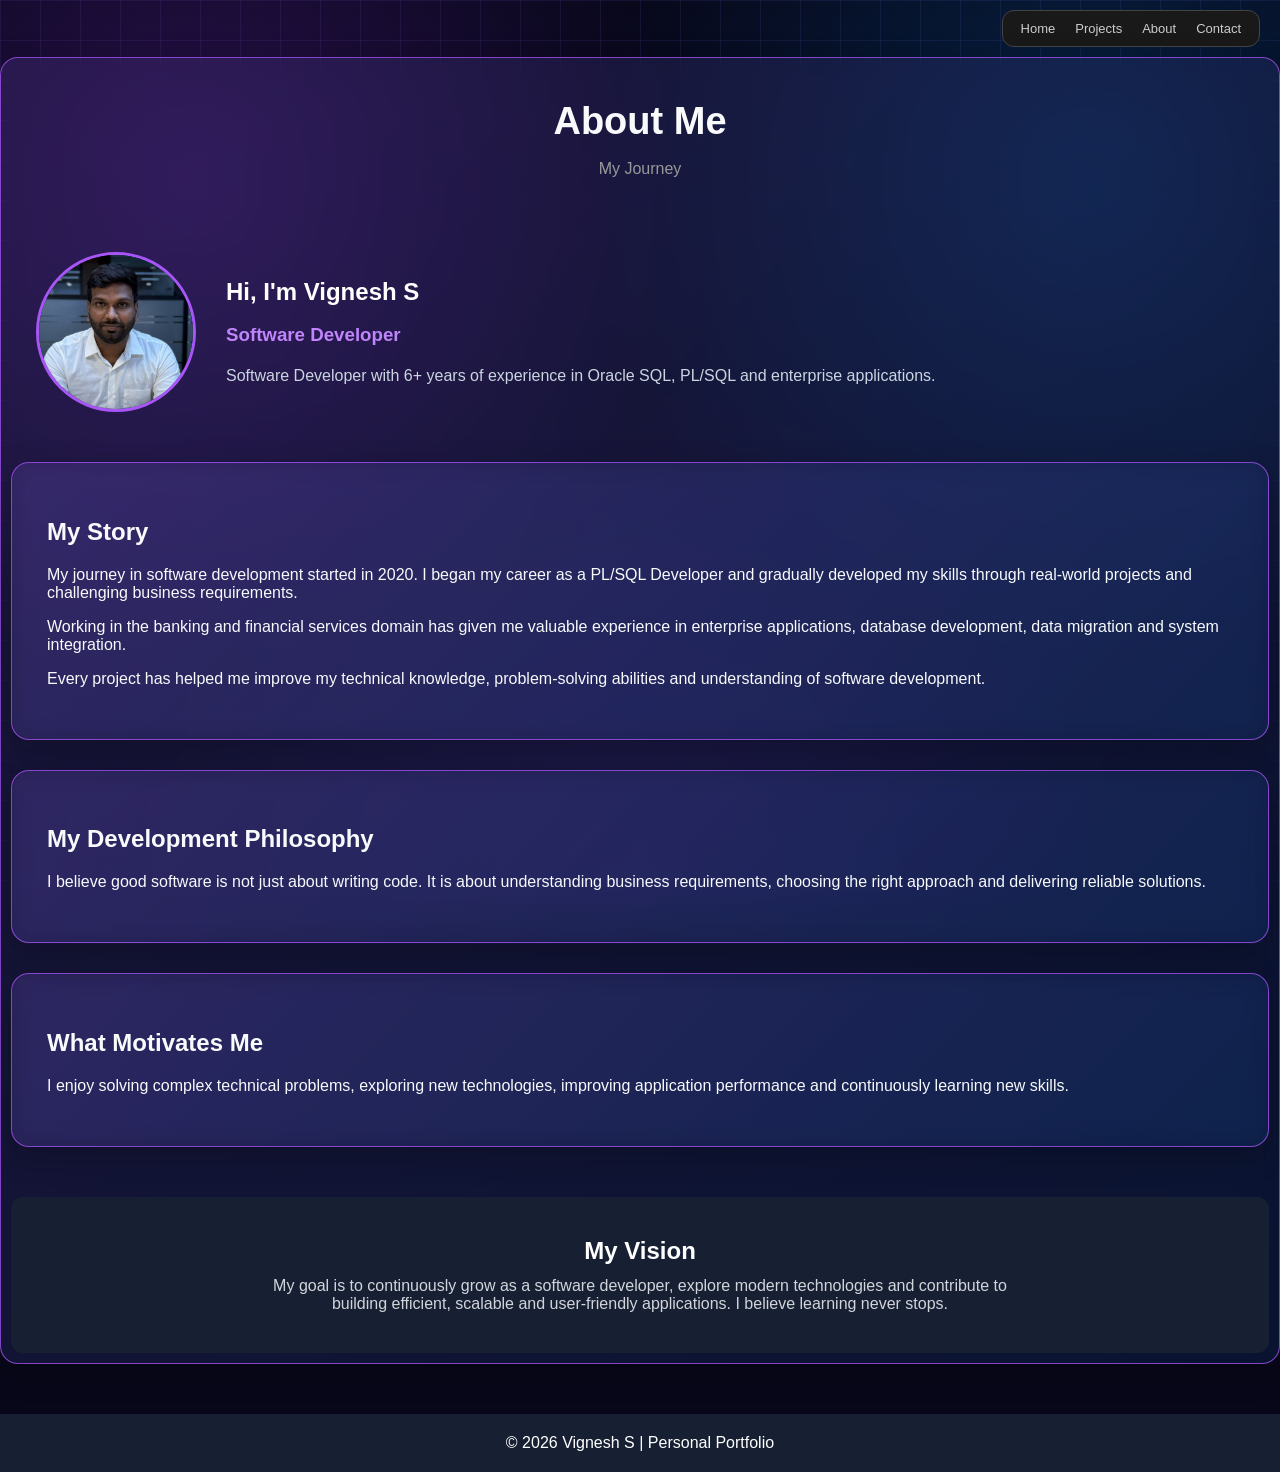
==== about.html @ 2298c479 "Initial portfolio upload" ====
<!DOCTYPE html>
<html lang="en">

<head>
    <meta charset="UTF-8">
    <meta name="viewport" content="width=device-width, initial-scale=1.0">

    <title>About Me | Vignesh S</title>

    <link rel="stylesheet" href="my_career.css">
</head>

<body>

    <!-- Navigation -->
    <header class="navbar">

        <nav>
             <a href="index.html">Home</a>
             <a href="Projects.html">Projects</a>
             <a href="about.html" class="active">About</a>
             <a href="contact.html">Contact</a>
        </nav>

    </header>

    <main class="container">

        <!-- Page Heading -->
        <section class="projects-heading">
            <h1>About Me</h1>
            <p>My Journey</p>
        </section>

   <div class="about-profile">

    <img src="image/DP.jpg" alt="Vignesh Profile">

    <div class="profile-info">
        <h2>Hi, I'm Vignesh S</h2>
        <h3>Software Developer</h3>
        <p>
            Software Developer with 6+ years of experience
            in Oracle SQL, PL/SQL and enterprise applications.
        </p>
    </div>

    </div>

        <!-- My Story -->
        <section class="about-card">
            <h2>My Story</h2>

            <p>
                My journey in software development started in 2020.
                I began my career as a PL/SQL Developer and gradually
                developed my skills through real-world projects and
                challenging business requirements.
            </p>

            <p>
                Working in the banking and financial services domain
                has given me valuable experience in enterprise
                applications, database development, data migration
                and system integration.
            </p>

            <p>
                Every project has helped me improve my technical
                knowledge, problem-solving abilities and understanding
                of software development.
            </p>
        </section>

        <!-- Development Philosophy -->
        <section class="philosophy">

            <div class="about-card">
                <h2>My Development Philosophy</h2>

                <p>
                    I believe good software is not just about writing
                    code. It is about understanding business requirements,
                    choosing the right approach and delivering reliable
                    solutions.
                </p>
            </div>

            <div class="about-card">
                <h2>What Motivates Me</h2>

                <p>
                    I enjoy solving complex technical problems,
                    exploring new technologies, improving application
                    performance and continuously learning new skills.
                </p>
            </div>

        </section>

      <!--   //Achievements 
        <section class="achievement-section">

            <div class="section-abt-title">
                <h1>Achievements & Recognition</h1>
                <p>
                    Milestones that reflect my professional contributions
                </p>
            </div>

            <div class="achievements">

                //Trophy 
                <div class="achievement-card">

                    <a href="Achievement_Trophy_Display.png"
                       target="_blank">

                       <img src="image/Achievement_Trophy_Display.png"
                                alt="Achievement Trophy">
                    </a>

                    <div class="achievement-content">

                        <h3>Outstanding Contribution – FY25</h3>

                        <p>
                            Recognized for my contribution to the
                            successful implementation of the upgraded
                            Loan Management System.
                        </p>

                        <span class="achievement-date">
                            PNB Housing Finance Limited
                        </span>

                    </div>
                </div>

                // Certificate
                <div class="achievement-card">

                    <a href="certificate_LMS_live.jpeg"
                       target="_blank">

                        <img src="image/certificate_LMS_live.jpeg"
                                alt="Azentio Certificate">
                    </a>

                    <div class="achievement-content">

                        <h3>PNBHFL LMS Upgrade – Go-Live</h3>

                        <p>
                            Received recognition from Azentio for
                            my contribution to the successful PNBHFL
                            LMS Upgrade Go-Live.
                        </p>

                        <span class="achievement-date">
                            26 December 2024
                        </span>

                    </div>
                </div>

            </div>
        </section>
        -->

        <!-- Career Vision -->
        <section class="vision">

            <h2>My Vision</h2>

            <p>
                My goal is to continuously grow as a software developer,
                explore modern technologies and contribute to building
                efficient, scalable and user-friendly applications.
                I believe learning never stops.
            </p>

        </section>

    </main>

    <!-- Footer -->
    <footer class="about-footer">
        <p>© 2026 Vignesh S | Personal Portfolio</p>
    </footer>

</body>
</html>
---- my_career.css ----
* {
    box-sizing: border-box;
}

.navbar {
    display: flex;
    justify-content: flex-end;
    margin: 10px 20px;
}

.navbar nav {
    display: flex;
    align-items: center;
    gap: 20px;

    border: 1px solid #444;
    border-radius: 12px;

    padding: 10px 18px;
    background-color: #191919;
}

.navbar a {
    color: #ccc;
    text-decoration: none;
    font-size: 13px;

    transition: 0.3s ease;
}

.navbar a:hover {
    color: #3b82f6;
}

body {
    margin: 0;
    min-height: 10vh;
    font-family: Arial, sans-serif;
    color: #f8fafc;
    background-color: #070719;

    background-image:
        /* Purple glow - left */
        radial-gradient(
            circle at 15% 20%,
            rgba(112, 35, 180, 0.30),
            transparent 38%
        ),

        /* Blue glow - right */
        radial-gradient(
            circle at 85% 20%,
            rgba(0, 110, 190, 0.25),
            transparent 38%
        ),

        /* Bottom purple glow */
        radial-gradient(
            circle at 50% 100%,
            rgba(80, 30, 150, 0.20),
            transparent 45%
        ),

        /* Horizontal square grid lines */
        linear-gradient(
            to bottom,
            rgba(150, 140, 255, 0.09) 1px,
            transparent 1px
        ),

        /* Vertical square grid lines */
        linear-gradient(
            to right,
            rgba(150, 140, 255, 0.09) 1px,
            transparent 1px
        );

    background-size:
        auto,
        auto,
        auto,
        40px 40px,
        40px 40px;

    background-attachment: fixed;
}
/*
body {
    background-color: #111;
    color: white;
    font-family: Arial, sans-serif;
    margin: 0;
    padding: 30px;
}*/

.header {
    margin-left: 25px;
    font-size: 22px;
}

.hero {
    margin: 70px 0 0 60px;
}

.hero h1 {
    font-size: 90px;
    line-height: 1.05;
}
.section-title{
    margin-left: 60px;
}

/* Skills Grid */
.skills-container {
    display: grid;
    grid-template-columns: repeat(2, minmax(0, 1fr));
    gap: 15px;
    margin-left: 60px;
    margin-right: 1100px;
}

/* Outer Card */
.skill-card {
    display: flex;
    align-items: center;
    gap: 20px;
    padding: 25px 20px;

    background: linear-gradient(
        135deg,
        rgba(91, 65, 160, 0.22),
        rgba(20, 45, 100, 0.30)
    );

    border: 1px solid rgba(139, 92, 246, 0.65);
    border-radius: 16px;

    transition: all 0.3s ease;
}

/* Icon */
.skill-icon {
    font-size: 25px;
    color: #c084fc;
    min-width: 35px;
}

/* Heading and Paragraph */
.skill-info {
    display: flex;
    flex-direction: column;
    align-items: flex-start;
    gap: 8px;
}

.skill-info h3 {
    color: #ffffff;
    font-size: 17px;
    margin: 0;
}

.skill-info p {
    color: #cbd5e1;
    font-size: 14px;
    margin: 0;
}

/* Hover */
.skill-card:hover {
    transform: translateY(-5px);
    border-color: #c084fc;
    box-shadow: 0 0 15px rgba(168, 85, 247, 0.35);
}

/* Mobile */
@media (max-width: 700px) {
    .skills-container {
        grid-template-columns: 1fr;
    }
}

@media (max-width: 1000px) {
    .achievements {
        grid-template-columns: 1fr;
    }
}

/* Contact */

/* Contact page */

.contact-section {
    max-width: 850px;
    margin: 80px auto;
    padding: 25px;
}

.contact-section h1 {
    font-size: 36px;
    margin-bottom: 12px;
}

.contact-section > p {
    color: #aaa;
    line-height: 1.6;
    margin-bottom: 30px;
}

.contact-container {
    display: grid;
    grid-template-columns: repeat(2, minmax(0, 1fr));
    gap: 12px;
}

.contact-card {
    display: flex;
    align-items: center;
    gap: 15px;
    padding: 18px;
    background: linear-gradient(
        135deg,
        rgba(91, 65, 160, 0.25),
        rgba(15, 45, 95, 0.35)
    );
    border: 1px solid rgba(168, 85, 247, 0.75);
    border-radius: 18px;
    backdrop-filter: blur(12px);
    box-shadow: 0 8px 30px rgba(0, 0, 0, 0.25);
    transition: all 0.3s ease;
}

.contact-card:hover {
    border-color: #3b82f6;
    transform: translateY(-3px);
}

.contact-card span {
    font-size: 25px;
}

.contact-card h3 {
    font-size: 15px;
    margin: 0 0 6px;
}

.contact-card a {
    color: #aaa;
    text-decoration: none;
    font-size: 12px;
}

.contact-card a:hover {
    color: #3b82f6;
}

@media (max-width: 600px) {
    .contact-container {
        grid-template-columns: 1fr;
    }
}

/* Projects Page */

.projects-section {
    max-width: 1100px;
    margin: 70px auto;
    padding: 0 25px;
}

.projects-heading {
    text-align: center;
    margin-bottom: 45px;
}

.projects-heading h1 {
    font-size: 38px;
    margin-bottom: 12px;
}

.projects-heading p {
    color: #999;
    max-width: 600px;
    margin: auto;
    line-height: 1.7;
}

.projects-container {
    display: grid;
    grid-template-columns: repeat(1, minmax(1, 1fr));
    gap: 25px;
}

.project-card {
    padding: 25px;
    margin: 10px;
    background: linear-gradient(
        135deg,
        rgba(91, 65, 160, 0.25),
        rgba(15, 45, 95, 0.35)
    );
    border: 1px solid rgba(168, 85, 247, 0.75);
    border-radius: 18px;
    backdrop-filter: blur(12px);
    box-shadow: 0 8px 30px rgba(0, 0, 0, 0.25);
    transition: all 0.3s ease;
}

.project-card:hover {
    transform: translateY(-6px);
    border-color: #3b82f6;
}

.project-top {
    display: flex;
    justify-content: space-between;
    align-items: center;
    margin-bottom: 25px;
}

.project-type {
    background: #252d3b;
    color: #60a5fa;
    padding: 7px 12px;
    border-radius: 20px;
    font-size: 11px;
}

.project-icon {
    font-size: 28px;
}

.project-card h2 {
    font-size: 21px;
    margin-bottom: 8px;
}

.project-category {
    color: #60a5fa;
    font-size: 13px;
    margin-bottom: 15px;
}

.project-description {
    color: #aaa;
    font-size: 14px;
    line-height: 1.7;
    min-height: auto;
}

.tech-stack {
    display: flex;
    flex-wrap: wrap;
    gap: 8px;
    margin: 20px 0;
}

.tech-stack span {
    background: #292929;
    color: #ddd;
    padding: 7px 10px;
    border-radius: 6px;
    font-size: 11px;
}

.project-footer {
    display: flex;
    justify-content: space-between;
    gap: 10px;
    color: #888;
    font-size: 11px;
    border-top: 1px solid #333;
    padding-top: 15px;
}

.github-link {
    display: inline-block;
    color: #60a5fa;
    text-decoration: none;
    margin-top: 20px;
    font-size: 13px;
}

.github-link:hover {
    color: white;
}

/* Mobile Responsive */

@media (max-width: 700px) {
    .projects-container {
        grid-template-columns: 1fr;
    }

    .projects-heading h1 {
        font-size: 30px;
    }

    .project-description {
        min-height: auto;
    }
}


/* =================================
   ACHIEVEMENTS SECTION
================================= */

.achievement-section {
    margin-top: 50px;
    margin-left: 50px;
    margin-right: 800px;
    border-radius: 20px;

}

.achievements {
    /*display: grid;
    grid-template-columns: repeat(2, 1fr);
    gap: 25px;*/

    display: grid;
    grid-template-columns: repeat(2, minmax(0, 1fr));
    gap: 25px;
}

.achievement-card {

    display: flex;
    align-items: center;
    gap: 22px;
    padding: 18px;
    background: linear-gradient(
        135deg,
        rgba(91, 65, 160, 0.25),
        rgba(15, 45, 95, 0.35)
    );
    border: 1px solid rgba(168, 85, 247, 0.75);
    border-radius: 18px;
    backdrop-filter: blur(12px);
    box-shadow: 0 8px 30px rgba(0, 0, 0, 0.25);
    transition: all 0.3s ease;
    /*
    background: rgb(82, 82, 82);
    border-radius: 12px;
    overflow: hidden;
    box-shadow: 0 5px 20px #0000000d;
    transition: transform 0.3s, box-shadow 0.3s;*/
}

.achievement-card:hover {
    transform: translateY(-6px);
    border-color: #c084fc;
    box-shadow:0 0 20px rgba(168, 85, 247, 0.35),0 10px 35px rgba(0, 0, 0, 0.35);
}


/* Achievement Images */

.achievement-card img {
    width: 190px;
    height: 150px;
    object-fit: cover;
    object-position: center;
    border-radius: 12px;
    border: 1px solid rgba(255, 255, 255, 0.15);
    flex-shrink: 0;
}

.achievement-card img:hover {
    transform: scale(1.03);
}

/* Achievement Content */

.achievement-content {
     padding: 10px 0;
    border-left: 2px solid #a855f7;
    padding-left: 20px;
}

.achievement-content h3 {
    color: #ffffff;
    font-size: 18px;
    margin: 0 0 12px;
}

.achievement-content p {
    color: #cbd5e1;
    font-size: 14px;
    line-height: 1.7;
    margin: 0 0 12px;
}

.achievement-date {
    color: #d8a4ff;
    font-weight: bold;
    font-size: 14px;
}

/* About html css */
.container {
    max-width: 1400px;
    margin: auto;
    padding: 10px 10px;
    background: linear-gradient(
        135deg,
        rgba(91, 65, 160, 0.25),
        rgba(15, 45, 95, 0.35)
    );
    border: 1px solid rgba(168, 85, 247, 0.75);
    border-radius: 18px;
    backdrop-filter: blur(12px);
    box-shadow: 0 8px 30px rgba(0, 0, 0, 0.25);
    transition: all 0.3s ease;
}

.about-card {
    background: rgb(0, 0, 0);
    padding: 35px;
    margin-bottom: 30px;
    background: linear-gradient(
        135deg,
        rgba(91, 65, 160, 0.25),
        rgba(15, 45, 95, 0.35)
    );
    border: 1px solid rgba(168, 85, 247, 0.75);
    border-radius: 18px;
    backdrop-filter: blur(12px);
    box-shadow: 0 8px 30px rgba(0, 0, 0, 0.25);
    transition: all 0.3s ease;
}


.about-profile {
    display: flex;
    align-items: center;
    gap: 30px;
    padding: 25px;
    margin-bottom: 25px;
}

.about-profile img {
    width: 160px;
    height: 160px;
    border-radius: 50%;
    object-fit: cover;
    border: 3px solid #a855f7;
}

.profile-info h2 {
    color: white;
    margin-bottom: 8px;
}

.profile-info h3 {
    color: #c084fc;
    margin-bottom: 12px;
}

.profile-info p {
    color: #cbd5e1;
    line-height: 1.7;
}

@media (max-width: 600px) {
    .about-profile {
        flex-direction: column;
        text-align: center;
    }
}
/* =================================
   CAREER VISION
================================= */

.vision {
    text-align: center;
    background: #172033;
    color: white;
    padding: 40px 25px;
    border-radius: 12px;
    margin-top: 50px;
}

.vision h2 {
    margin: 0 0 12px;
}

.vision p {
    max-width: 750px;
    margin: auto;
    color: #d1d5db;
}

/* =================================
   FOOTER
================================= */

.about-footer {
    background: #172033;
    color: white;
    text-align: center;
    padding: 20px;
    margin-top: 50px;
}

.about-footer p {
    margin: 0;
}

/* =================================
   RESPONSIVE DESIGN
================================= */

@media (max-width: 700px) {
    .philosophy,
    .achievements {
        grid-template-columns: 1fr;
    }

    .section-title h1 {
        font-size: 28px;
    }

    .about-page .about-card {
        padding: 22px;
    }

}
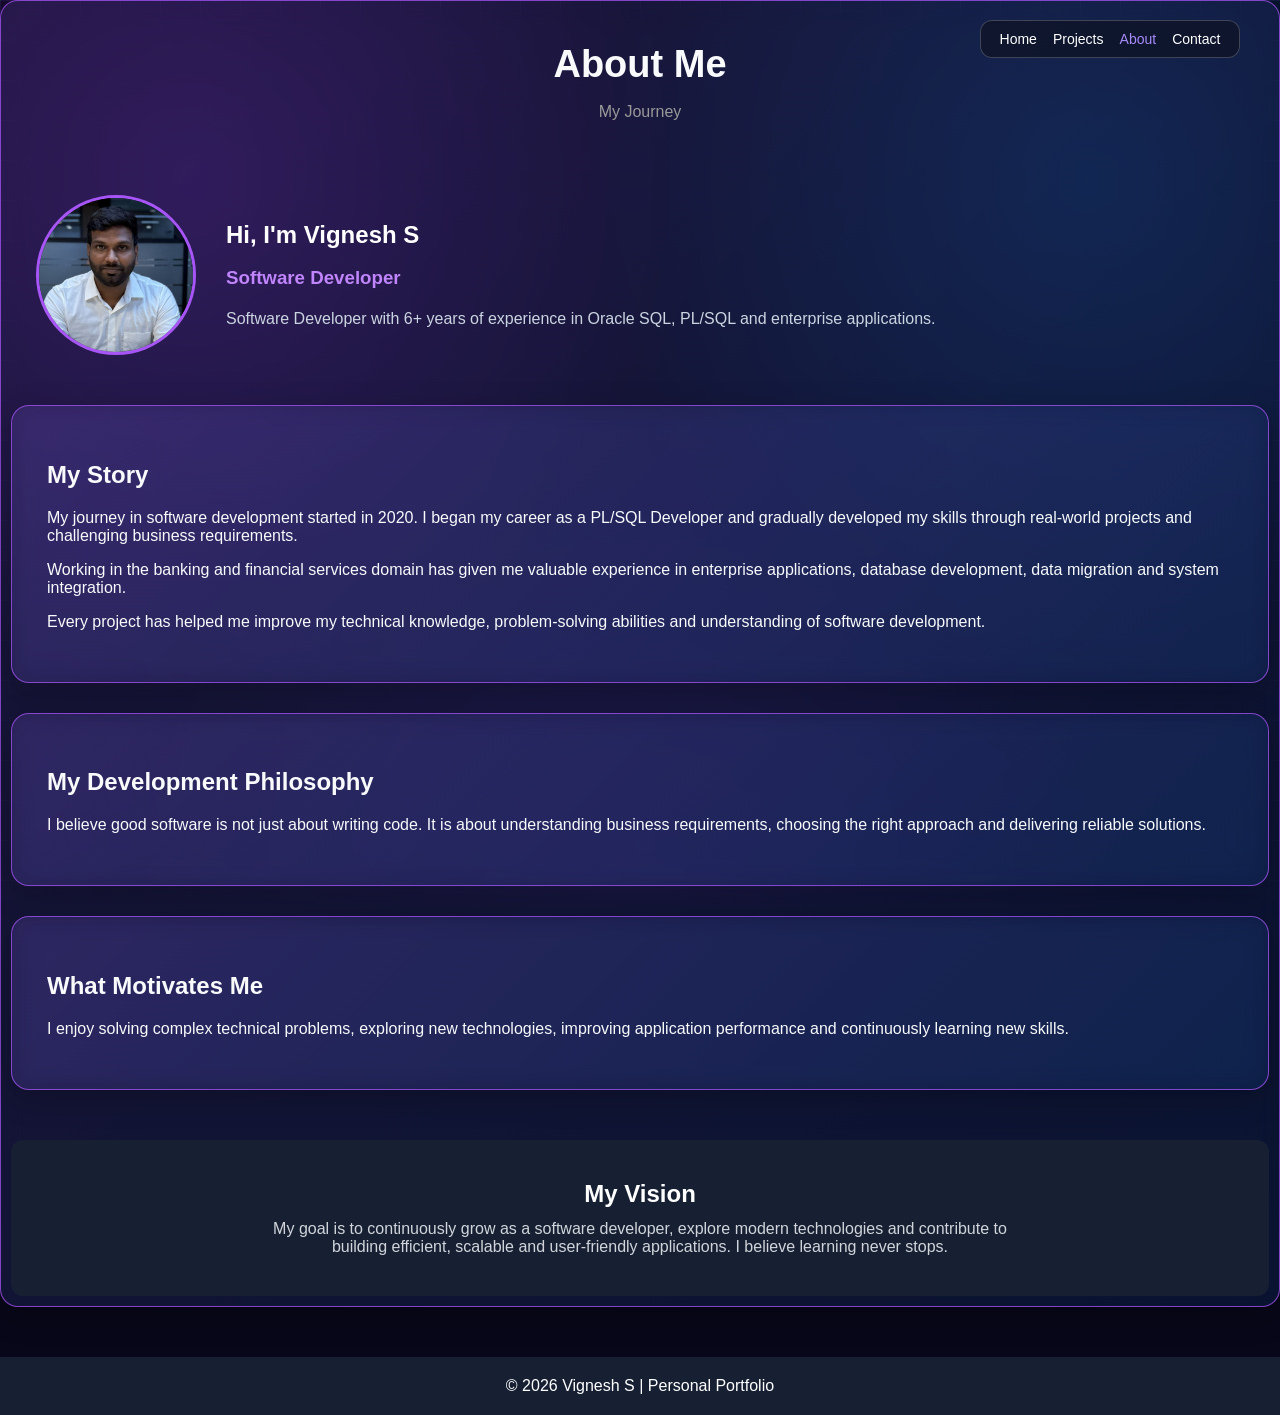
==== commit 51743536: "update 1" ====
--- a/about.html
+++ b/about.html
@@ -14,16 +14,15 @@
 <body>
 
     <!-- Navigation -->
-    <header class="navbar">
-
-        <nav>
-             <a href="index.html">Home</a>
-             <a href="Projects.html">Projects</a>
-             <a href="about.html" class="active">About</a>
-             <a href="contact.html">Contact</a>
-        </nav>
-
-    </header>
+<!-- Navigation -->
+<header class="navbar">
+    <nav class="nav-menu">
+        <a href="index.html">Home</a>
+        <a href="Projects.html">Projects</a>
+        <a href="about.html" class="active">About</a>
+        <a href="contact.html">Contact</a>
+    </nav>
+</header>
 
     <main class="container">
 
--- a/my_career.css
+++ b/my_career.css
@@ -3,6 +3,38 @@
 }
 
 .navbar {
+    position: fixed;
+    top: 10px;
+    right: 20px;
+    z-index: 1000;
+    margin: 10px 20px;
+}
+
+.nav-menu {
+    display: flex;
+    align-items: center;
+    justify-content: space-around;
+    gap: 15px;
+    width: 260px;
+    padding: 10px 18px;
+    background: rgba(15, 20, 40, 0.85);
+    border: 1px solid rgba(255, 255, 255, 0.2);
+    border-radius: 12px;
+}
+
+.nav-menu a {
+    color: #ffffff;
+    text-decoration: none;
+    font-size: 14px;
+    transition: 0.3s ease;
+}
+
+.nav-menu a:hover,
+.nav-menu a.active {
+    color: #a78bfa;
+}
+/*   ===========    */
+/*.navbar {
     display: flex;
     justify-content: flex-end;
     margin: 10px 20px;
@@ -30,8 +62,8 @@
 
 .navbar a:hover {
     color: #3b82f6;
-}
-
+}*/
+/*   ===========    */
 body {
     margin: 0;
     min-height: 10vh;
@@ -106,8 +138,29 @@
     font-size: 90px;
     line-height: 1.05;
 }
+
+
 .section-title{
     margin-left: 60px;
+}
+
+.resume-btn {
+    display: inline-flex;
+    align-items: center;
+    gap: 10px;
+    padding: 12px 25px;
+    background: linear-gradient(135deg, #8b5cf6, #6366f1);
+    color: #fff;
+    text-decoration: none;
+    font-size: 16px;
+    font-weight: 600;
+    border-radius: 8px;
+    transition: 0.3s ease;
+}
+
+.resume-btn:hover {
+    transform: translateY(-3px);
+    box-shadow: 0 5px 20px rgba(139, 92, 246, 0.4);
 }
 
 /* Skills Grid */
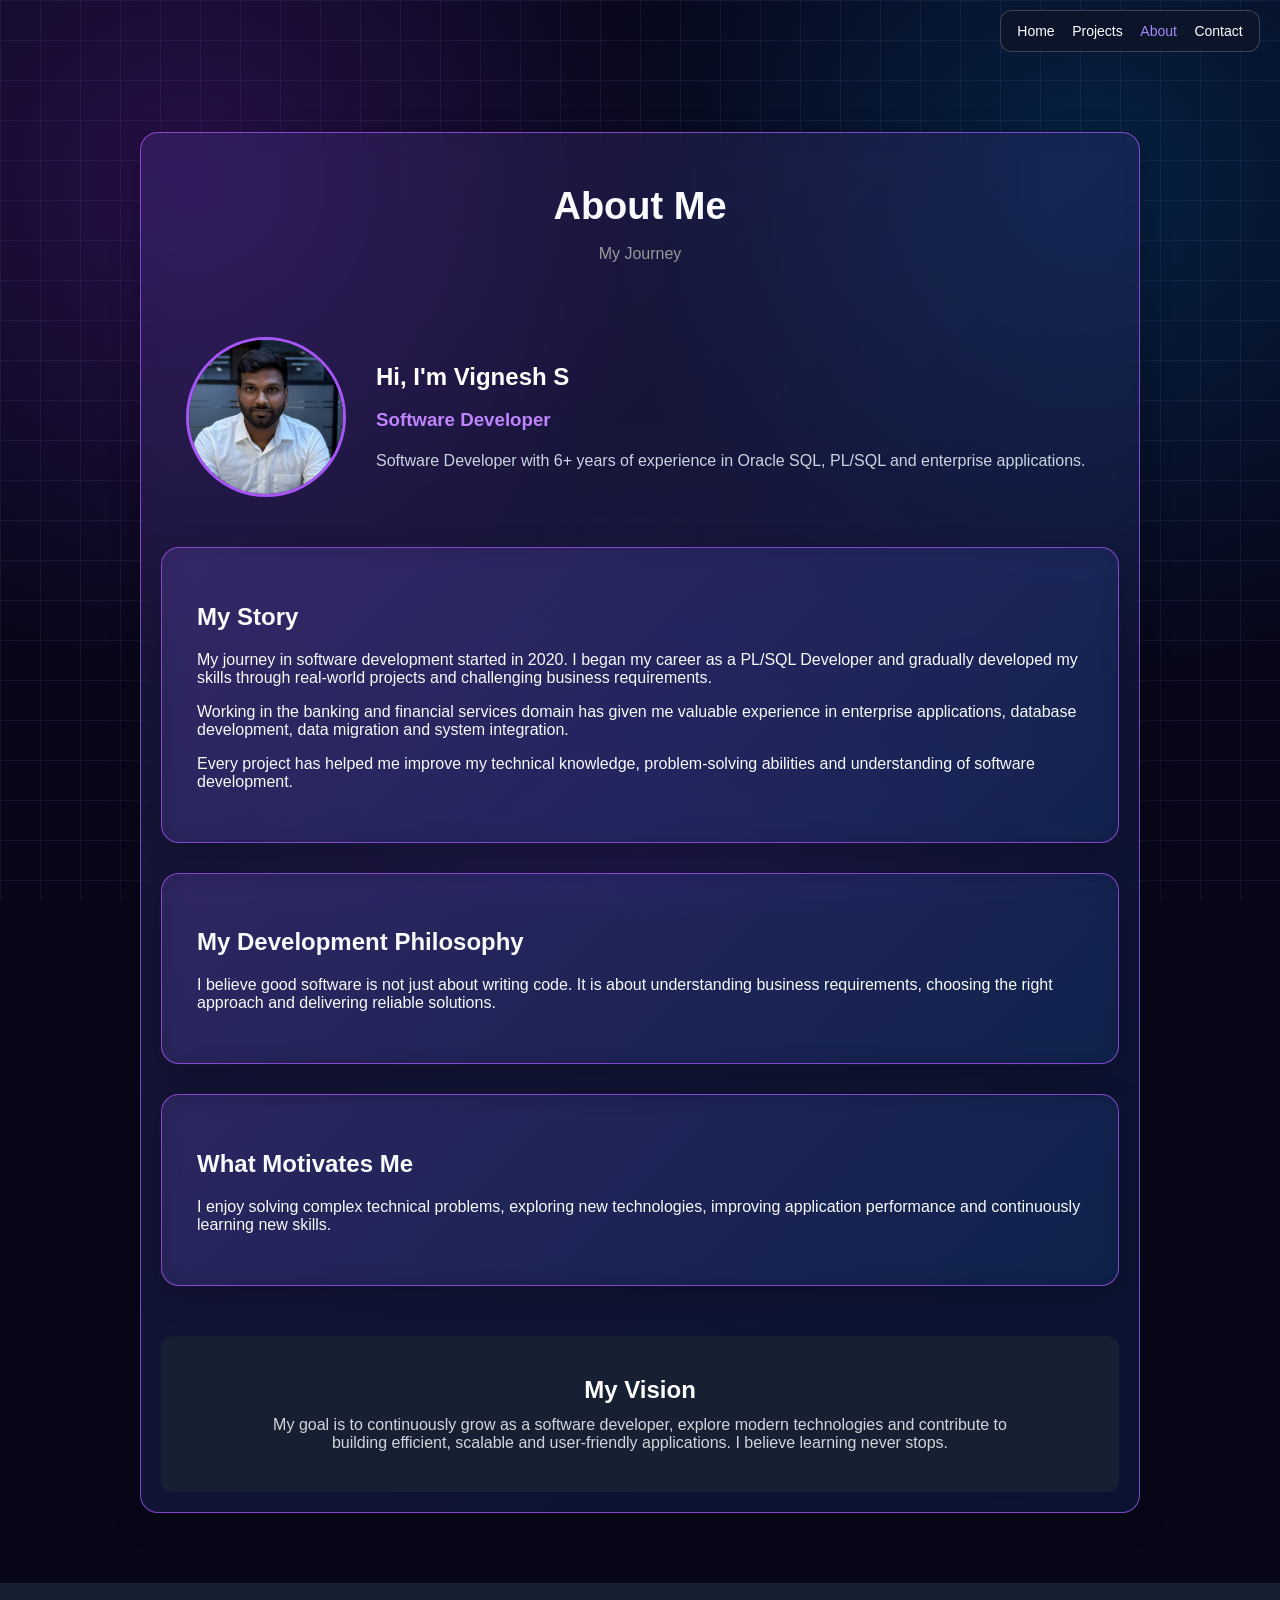
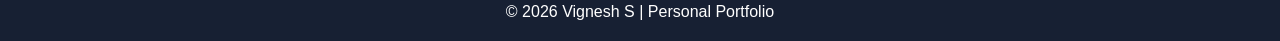
==== commit 9f7ec528: "update 5" ====
--- a/about.html
+++ b/about.html
@@ -13,7 +13,6 @@
 
 <body>
 
-    <!-- Navigation -->
 <!-- Navigation -->
 <header class="navbar">
     <nav class="nav-menu">
--- a/my_career.css
+++ b/my_career.css
@@ -1,13 +1,79 @@
+
+/* =========================================
+   GLOBAL STYLES
+========================================= */
+
 * {
     box-sizing: border-box;
 }
 
+html {
+    scroll-behavior: smooth;
+}
+
+body {
+    margin: 0;
+    min-height: 100vh;
+    font-family: Arial, sans-serif;
+    color: #f8fafc;
+    background-color: #070719;
+
+    background-image:
+        radial-gradient(
+            circle at 15% 20%,
+            rgba(112, 35, 180, 0.30),
+            transparent 38%
+        ),
+        radial-gradient(
+            circle at 85% 20%,
+            rgba(0, 110, 190, 0.25),
+            transparent 38%
+        ),
+        radial-gradient(
+            circle at 50% 100%,
+            rgba(80, 30, 150, 0.20),
+            transparent 45%
+        ),
+        linear-gradient(
+            to bottom,
+            rgba(150, 140, 255, 0.09) 1px,
+            transparent 1px
+        ),
+        linear-gradient(
+            to right,
+            rgba(150, 140, 255, 0.09) 1px,
+            transparent 1px
+        );
+
+    background-size:
+        auto,
+        auto,
+        auto,
+        40px 40px,
+        40px 40px;
+
+    background-attachment: fixed;
+}
+
+img {
+    max-width: 100%;
+}
+
+a {
+    transition: 0.3s ease;
+}
+
+
+/* =========================================
+   NAVIGATION
+========================================= */
+
 .navbar {
-    position: fixed;
-    top: 10px;
-    right: 20px;
+    display: flex;
+    justify-content: flex-end;
+    padding: 10px 20px;
+    width: 100%;
     z-index: 1000;
-    margin: 10px 20px;
 }
 
 .nav-menu {
@@ -16,7 +82,8 @@
     justify-content: space-around;
     gap: 15px;
     width: 260px;
-    padding: 10px 18px;
+    padding: 12px 15px;
+
     background: rgba(15, 20, 40, 0.85);
     border: 1px solid rgba(255, 255, 255, 0.2);
     border-radius: 12px;
@@ -26,110 +93,29 @@
     color: #ffffff;
     text-decoration: none;
     font-size: 14px;
-    transition: 0.3s ease;
+    white-space: nowrap;
 }
 
 .nav-menu a:hover,
 .nav-menu a.active {
     color: #a78bfa;
 }
-/*   ===========    */
-/*.navbar {
-    display: flex;
-    justify-content: flex-end;
-    margin: 10px 20px;
-}
-
-.navbar nav {
-    display: flex;
-    align-items: center;
-    gap: 20px;
-
-    border: 1px solid #444;
-    border-radius: 12px;
-
-    padding: 10px 18px;
-    background-color: #191919;
-}
-
-.navbar a {
-    color: #ccc;
-    text-decoration: none;
-    font-size: 13px;
-
-    transition: 0.3s ease;
-}
-
-.navbar a:hover {
-    color: #3b82f6;
-}*/
-/*   ===========    */
-body {
-    margin: 0;
-    min-height: 10vh;
-    font-family: Arial, sans-serif;
-    color: #f8fafc;
-    background-color: #070719;
-
-    background-image:
-        /* Purple glow - left */
-        radial-gradient(
-            circle at 15% 20%,
-            rgba(112, 35, 180, 0.30),
-            transparent 38%
-        ),
-
-        /* Blue glow - right */
-        radial-gradient(
-            circle at 85% 20%,
-            rgba(0, 110, 190, 0.25),
-            transparent 38%
-        ),
-
-        /* Bottom purple glow */
-        radial-gradient(
-            circle at 50% 100%,
-            rgba(80, 30, 150, 0.20),
-            transparent 45%
-        ),
-
-        /* Horizontal square grid lines */
-        linear-gradient(
-            to bottom,
-            rgba(150, 140, 255, 0.09) 1px,
-            transparent 1px
-        ),
-
-        /* Vertical square grid lines */
-        linear-gradient(
-            to right,
-            rgba(150, 140, 255, 0.09) 1px,
-            transparent 1px
-        );
-
-    background-size:
-        auto,
-        auto,
-        auto,
-        40px 40px,
-        40px 40px;
-
-    background-attachment: fixed;
-}
-/*
-body {
-    background-color: #111;
-    color: white;
-    font-family: Arial, sans-serif;
-    margin: 0;
-    padding: 30px;
-}*/
+
+
+/* =========================================
+   HEADER
+========================================= */
 
 .header {
     margin-left: 25px;
     font-size: 22px;
 }
 
+
+/* =========================================
+   HOME - HERO SECTION
+========================================= */
+
 .hero {
     margin: 70px 0 0 60px;
 }
@@ -139,18 +125,28 @@
     line-height: 1.05;
 }
 
-
-.section-title{
+.section-title {
     margin-left: 60px;
 }
+
+
+/* =========================================
+   RESUME BUTTON
+========================================= */
 
 .resume-btn {
     display: inline-flex;
     align-items: center;
     gap: 10px;
     padding: 12px 25px;
-    background: linear-gradient(135deg, #8b5cf6, #6366f1);
-    color: #fff;
+
+    background: linear-gradient(
+        135deg,
+        #8b5cf6,
+        #6366f1
+    );
+
+    color: #ffffff;
     text-decoration: none;
     font-size: 16px;
     font-weight: 600;
@@ -163,20 +159,27 @@
     box-shadow: 0 5px 20px rgba(139, 92, 246, 0.4);
 }
 
-/* Skills Grid */
+
+/* =========================================
+   TECHNICAL SKILLS
+========================================= */
+
 .skills-container {
     display: grid;
     grid-template-columns: repeat(2, minmax(0, 1fr));
     gap: 15px;
+
     margin-left: 60px;
-    margin-right: 1100px;
-}
-
-/* Outer Card */
+    margin-right: 60px;
+
+    max-width: 1000px;
+}
+
 .skill-card {
     display: flex;
     align-items: center;
     gap: 20px;
+    min-width: 0;
     padding: 25px 20px;
 
     background: linear-gradient(
@@ -187,23 +190,22 @@
 
     border: 1px solid rgba(139, 92, 246, 0.65);
     border-radius: 16px;
-
     transition: all 0.3s ease;
 }
 
-/* Icon */
 .skill-icon {
     font-size: 25px;
     color: #c084fc;
     min-width: 35px;
-}
-
-/* Heading and Paragraph */
+    flex-shrink: 0;
+}
+
 .skill-info {
     display: flex;
     flex-direction: column;
     align-items: flex-start;
     gap: 8px;
+    min-width: 0;
 }
 
 .skill-info h3 {
@@ -215,69 +217,150 @@
 .skill-info p {
     color: #cbd5e1;
     font-size: 14px;
+    line-height: 1.5;
     margin: 0;
-}
-
-/* Hover */
+    overflow-wrap: break-word;
+}
+
 .skill-card:hover {
     transform: translateY(-5px);
     border-color: #c084fc;
     box-shadow: 0 0 15px rgba(168, 85, 247, 0.35);
 }
 
-/* Mobile */
-@media (max-width: 700px) {
-    .skills-container {
-        grid-template-columns: 1fr;
-    }
-}
-
-@media (max-width: 1000px) {
-    .achievements {
-        grid-template-columns: 1fr;
-    }
-}
-
-/* Contact */
-
-/* Contact page */
-
-.contact-section {
-    max-width: 850px;
-    margin: 80px auto;
-    padding: 25px;
-}
-
-.contact-section h1 {
-    font-size: 36px;
-    margin-bottom: 12px;
-}
-
-.contact-section > p {
-    color: #aaa;
-    line-height: 1.6;
-    margin-bottom: 30px;
-}
-
-.contact-container {
+
+/* =========================================
+   ACHIEVEMENTS SECTION
+========================================= */
+
+.achievement-section {
+    margin: 50px 35px 50px 50px;
+    border-radius: 20px;
+}
+
+.achievements {
     display: grid;
     grid-template-columns: repeat(2, minmax(0, 1fr));
-    gap: 12px;
-}
-
-.contact-card {
+    gap: 25px;
+}
+
+.achievement-card {
     display: flex;
     align-items: center;
-    gap: 15px;
+    gap: 22px;
+    min-width: 0;
     padding: 18px;
+
     background: linear-gradient(
         135deg,
         rgba(91, 65, 160, 0.25),
         rgba(15, 45, 95, 0.35)
     );
+
     border: 1px solid rgba(168, 85, 247, 0.75);
     border-radius: 18px;
     backdrop-filter: blur(12px);
+
+    box-shadow: 0 8px 30px rgba(0, 0, 0, 0.25);
+    transition: all 0.3s ease;
+}
+
+.achievement-card:hover {
+    transform: translateY(-6px);
+    border-color: #c084fc;
+
+    box-shadow:
+        0 0 20px rgba(168, 85, 247, 0.35),
+        0 10px 35px rgba(0, 0, 0, 0.35);
+}
+
+.achievement-card img {
+    width: 190px;
+    height: 150px;
+    object-fit: cover;
+    object-position: center;
+
+    border-radius: 12px;
+    border: 1px solid rgba(255, 255, 255, 0.15);
+
+    flex-shrink: 0;
+}
+
+.achievement-card img:hover {
+    transform: scale(1.03);
+}
+
+.achievement-content {
+    min-width: 0;
+    padding: 10px 0 10px 20px;
+    border-left: 2px solid #a855f7;
+}
+
+.achievement-content h3 {
+    color: #ffffff;
+    font-size: 18px;
+    margin: 0 0 12px;
+}
+
+.achievement-content p {
+    color: #cbd5e1;
+    font-size: 14px;
+    line-height: 1.7;
+    margin: 0 0 12px;
+    overflow-wrap: break-word;
+}
+
+.achievement-date {
+    color: #d8a4ff;
+    font-weight: bold;
+    font-size: 14px;
+}
+
+
+/* =========================================
+   CONTACT PAGE - EXISTING CONTACT CARDS
+========================================= */
+
+.contact-section {
+    max-width: 850px;
+    margin: 80px auto;
+    padding: 25px;
+}
+
+.contact-section h1 {
+    font-size: 36px;
+    margin-bottom: 12px;
+}
+
+.contact-section > p {
+    color: #aaa;
+    line-height: 1.6;
+    margin-bottom: 30px;
+}
+
+.contact-container {
+    display: grid;
+    grid-template-columns: repeat(2, minmax(0, 1fr));
+    gap: 12px;
+}
+
+.contact-card {
+    display: flex;
+    align-items: center;
+    gap: 15px;
+    min-width: 0;
+    padding: 18px;
+
+    background: linear-gradient(
+        135deg,
+        rgba(91, 65, 160, 0.25),
+        rgba(15, 45, 95, 0.35)
+    );
+
+    border: 1px solid rgba(168, 85, 247, 0.75);
+    border-radius: 18px;
+    backdrop-filter: blur(12px);
+
     box-shadow: 0 8px 30px rgba(0, 0, 0, 0.25);
     transition: all 0.3s ease;
 }
@@ -289,6 +372,7 @@
 
 .contact-card span {
     font-size: 25px;
+    flex-shrink: 0;
 }
 
 .contact-card h3 {
@@ -300,21 +384,20 @@
     color: #aaa;
     text-decoration: none;
     font-size: 12px;
+    overflow-wrap: anywhere;
 }
 
 .contact-card a:hover {
     color: #3b82f6;
 }
 
-@media (max-width: 600px) {
-    .contact-container {
-        grid-template-columns: 1fr;
-    }
-}
-
-/* Projects Page */
+
+/* =========================================
+   PROJECTS PAGE
+========================================= */
 
 .projects-section {
+    width: 100%;
     max-width: 1100px;
     margin: 70px auto;
     padding: 0 25px;
@@ -339,21 +422,25 @@
 
 .projects-container {
     display: grid;
-    grid-template-columns: repeat(1, minmax(1, 1fr));
+    grid-template-columns: minmax(0, 1fr);
     gap: 25px;
 }
 
 .project-card {
+    min-width: 0;
     padding: 25px;
     margin: 10px;
+
     background: linear-gradient(
         135deg,
         rgba(91, 65, 160, 0.25),
         rgba(15, 45, 95, 0.35)
     );
+
     border: 1px solid rgba(168, 85, 247, 0.75);
     border-radius: 18px;
     backdrop-filter: blur(12px);
+
     box-shadow: 0 8px 30px rgba(0, 0, 0, 0.25);
     transition: all 0.3s ease;
 }
@@ -367,6 +454,7 @@
     display: flex;
     justify-content: space-between;
     align-items: center;
+    gap: 10px;
     margin-bottom: 25px;
 }
 
@@ -418,7 +506,9 @@
 .project-footer {
     display: flex;
     justify-content: space-between;
+    flex-wrap: wrap;
     gap: 10px;
+
     color: #888;
     font-size: 11px;
     border-top: 1px solid #333;
@@ -437,152 +527,47 @@
     color: white;
 }
 
-/* Mobile Responsive */
-
-@media (max-width: 700px) {
-    .projects-container {
-        grid-template-columns: 1fr;
-    }
-
-    .projects-heading h1 {
-        font-size: 30px;
-    }
-
-    .project-description {
-        min-height: auto;
-    }
-}
-
-
-/* =================================
-   ACHIEVEMENTS SECTION
-================================= */
-
-.achievement-section {
-    margin-top: 50px;
-    margin-left: 50px;
-    margin-right: 800px;
-    border-radius: 20px;
-
-}
-
-.achievements {
-    /*display: grid;
-    grid-template-columns: repeat(2, 1fr);
-    gap: 25px;*/
-
-    display: grid;
-    grid-template-columns: repeat(2, minmax(0, 1fr));
-    gap: 25px;
-}
-
-.achievement-card {
-
-    display: flex;
-    align-items: center;
-    gap: 22px;
-    padding: 18px;
+
+/* =========================================
+   ABOUT PAGE
+========================================= */
+
+.container {
+    width: calc(100% - 40px);
+    max-width: 1000px;
+    margin: 70px auto;
+    padding: 20px;
+
     background: linear-gradient(
         135deg,
         rgba(91, 65, 160, 0.25),
         rgba(15, 45, 95, 0.35)
     );
+
     border: 1px solid rgba(168, 85, 247, 0.75);
     border-radius: 18px;
     backdrop-filter: blur(12px);
+
     box-shadow: 0 8px 30px rgba(0, 0, 0, 0.25);
-    transition: all 0.3s ease;
-    /*
-    background: rgb(82, 82, 82);
-    border-radius: 12px;
-    overflow: hidden;
-    box-shadow: 0 5px 20px #0000000d;
-    transition: transform 0.3s, box-shadow 0.3s;*/
-}
-
-.achievement-card:hover {
-    transform: translateY(-6px);
-    border-color: #c084fc;
-    box-shadow:0 0 20px rgba(168, 85, 247, 0.35),0 10px 35px rgba(0, 0, 0, 0.35);
-}
-
-
-/* Achievement Images */
-
-.achievement-card img {
-    width: 190px;
-    height: 150px;
-    object-fit: cover;
-    object-position: center;
-    border-radius: 12px;
-    border: 1px solid rgba(255, 255, 255, 0.15);
-    flex-shrink: 0;
-}
-
-.achievement-card img:hover {
-    transform: scale(1.03);
-}
-
-/* Achievement Content */
-
-.achievement-content {
-     padding: 10px 0;
-    border-left: 2px solid #a855f7;
-    padding-left: 20px;
-}
-
-.achievement-content h3 {
-    color: #ffffff;
-    font-size: 18px;
-    margin: 0 0 12px;
-}
-
-.achievement-content p {
-    color: #cbd5e1;
-    font-size: 14px;
-    line-height: 1.7;
-    margin: 0 0 12px;
-}
-
-.achievement-date {
-    color: #d8a4ff;
-    font-weight: bold;
-    font-size: 14px;
-}
-
-/* About html css */
-.container {
-    max-width: 1400px;
-    margin: auto;
-    padding: 10px 10px;
+}
+
+.about-card {
+    padding: 35px;
+    margin-bottom: 30px;
+
     background: linear-gradient(
         135deg,
         rgba(91, 65, 160, 0.25),
         rgba(15, 45, 95, 0.35)
     );
+
     border: 1px solid rgba(168, 85, 247, 0.75);
     border-radius: 18px;
     backdrop-filter: blur(12px);
+
     box-shadow: 0 8px 30px rgba(0, 0, 0, 0.25);
     transition: all 0.3s ease;
 }
-
-.about-card {
-    background: rgb(0, 0, 0);
-    padding: 35px;
-    margin-bottom: 30px;
-    background: linear-gradient(
-        135deg,
-        rgba(91, 65, 160, 0.25),
-        rgba(15, 45, 95, 0.35)
-    );
-    border: 1px solid rgba(168, 85, 247, 0.75);
-    border-radius: 18px;
-    backdrop-filter: blur(12px);
-    box-shadow: 0 8px 30px rgba(0, 0, 0, 0.25);
-    transition: all 0.3s ease;
-}
-
 
 .about-profile {
     display: flex;
@@ -598,6 +583,7 @@
     border-radius: 50%;
     object-fit: cover;
     border: 3px solid #a855f7;
+    flex-shrink: 0;
 }
 
 .profile-info h2 {
@@ -614,16 +600,6 @@
     color: #cbd5e1;
     line-height: 1.7;
 }
-
-@media (max-width: 600px) {
-    .about-profile {
-        flex-direction: column;
-        text-align: center;
-    }
-}
-/* =================================
-   CAREER VISION
-================================= */
 
 .vision {
     text-align: center;
@@ -644,9 +620,10 @@
     color: #d1d5db;
 }
 
-/* =================================
+
+/* =========================================
    FOOTER
-================================= */
+========================================= */
 
 .about-footer {
     background: #172033;
@@ -660,23 +637,357 @@
     margin: 0;
 }
 
-/* =================================
-   RESPONSIVE DESIGN
-================================= */
-
-@media (max-width: 700px) {
-    .philosophy,
+
+/* =========================================
+   TABLET RESPONSIVE
+   768px and below
+========================================= */
+
+@media screen and (max-width: 768px) {
+
+    body {
+        overflow-x: hidden;
+    }
+
+    /* Navigation */
+    .navbar {
+        position: static;
+        justify-content: center;
+        padding: 12px 15px;
+    }
+
+    .nav-menu {
+        width: 100%;
+        max-width: 450px;
+        gap: 8px;
+    }
+
+    .nav-menu a {
+        font-size: 13px;
+    }
+
+    /* Home */
+    .hero {
+        margin: 40px 25px 0;
+    }
+
+    .hero h1 {
+        font-size: clamp(42px, 8vw, 65px);
+    }
+
+    .section-title {
+        margin-left: 25px;
+    }
+
+    /* Skills */
+    .skills-container {
+        grid-template-columns: repeat(2, minmax(0, 1fr));
+        margin: 20px 25px;
+        gap: 15px;
+    }
+
+    .skill-card {
+        padding: 18px;
+        gap: 12px;
+    }
+
+    .skill-info {
+        flex: 1;
+    }
+
+    /* Achievements */
+    .achievement-section {
+        margin: 40px 25px;
+    }
+
     .achievements {
         grid-template-columns: 1fr;
     }
 
-    .section-title h1 {
+    .achievement-card {
+        gap: 15px;
+    }
+
+    /* Projects */
+    .projects-section {
+        margin: 45px auto;
+        padding: 0 20px;
+    }
+
+    .project-card {
+        margin: 0;
+    }
+
+    /* About */
+    .container {
+        width: calc(100% - 40px);
+        margin: 40px auto;
+    }
+
+    .about-card {
+        padding: 22px;
+    }
+
+    /* Contact */
+    .contact-section {
+        width: 100%;
+        margin: 40px auto;
+        padding: 20px;
+    }
+}
+
+
+/* =========================================
+   MOBILE RESPONSIVE
+   480px and below
+========================================= */
+
+@media screen and (max-width: 480px) {
+
+    body {
+        font-size: 14px;
+    }
+
+    /* Navigation */
+    .navbar {
+        padding: 10px;
+    }
+
+    .nav-menu {
+        width: 100%;
+        gap: 3px;
+        padding: 11px 7px;
+    }
+
+    .nav-menu a {
+        font-size: 12px;
+    }
+
+    /* Header */
+    .header {
+        margin: 15px;
+        font-size: 18px;
+    }
+
+    /* Hero */
+    .hero {
+        margin: 35px 18px 0;
+    }
+
+    .hero h1 {
+        font-size: clamp(34px, 10vw, 46px);
+        line-height: 1.1;
+    }
+
+    .hero p {
+        font-size: 14px;
+        line-height: 1.6;
+        overflow-wrap: break-word;
+    }
+
+    .resume-btn {
+        padding: 11px 18px;
+        font-size: 14px;
+    }
+
+    /* Section headings */
+    .section-title {
+        margin: 25px 18px 15px;
+        font-size: 23px;
+    }
+
+    /* Skills */
+    .skills-container {
+        grid-template-columns: 1fr;
+        margin: 15px 18px;
+        gap: 12px;
+    }
+
+    .skill-card {
+        padding: 16px;
+        gap: 14px;
+        border-radius: 13px;
+    }
+
+    .skill-icon {
+        font-size: 23px;
+        min-width: 30px;
+    }
+
+    .skill-info h3 {
+        font-size: 15px;
+    }
+
+    .skill-info p {
+        font-size: 13px;
+        line-height: 1.6;
+    }
+
+    /* Achievements */
+    .achievement-section {
+        margin: 30px 18px;
+    }
+
+    .achievements {
+        grid-template-columns: 1fr;
+        gap: 18px;
+    }
+
+    .achievement-card {
+        flex-direction: column;
+        align-items: stretch;
+        padding: 15px;
+        gap: 12px;
+    }
+
+    .achievement-card img {
+        width: 100%;
+        height: 170px;
+        object-fit: contain;
+    }
+
+    .achievement-content {
+        border-left: none;
+        border-top: 2px solid #a855f7;
+        padding: 12px 0 0;
+    }
+
+    .achievement-content h3 {
+        font-size: 16px;
+        line-height: 1.4;
+    }
+
+    .achievement-content p {
+        font-size: 13px;
+        line-height: 1.6;
+    }
+
+    .achievement-date {
+        font-size: 12px;
+    }
+
+    /* Projects */
+    .projects-section {
+        margin: 35px auto;
+        padding: 0 15px;
+    }
+
+    .projects-heading {
+        margin-bottom: 30px;
+    }
+
+    .projects-heading h1 {
         font-size: 28px;
     }
 
-    .about-page .about-card {
-        padding: 22px;
-    }
-
-}
-
+    .projects-heading p {
+        font-size: 13px;
+    }
+
+    .project-card {
+        padding: 18px;
+        margin: 0;
+    }
+
+    .project-card h2 {
+        font-size: 18px;
+        line-height: 1.4;
+    }
+
+    .project-description {
+        font-size: 13px;
+        line-height: 1.6;
+    }
+
+    .project-footer {
+        flex-direction: column;
+    }
+
+    /* About */
+    .container {
+        width: calc(100% - 24px);
+        margin: 25px auto;
+        padding: 12px;
+    }
+
+    .about-profile {
+        flex-direction: column;
+        text-align: center;
+        gap: 15px;
+        padding: 15px;
+    }
+
+    .about-profile img {
+        width: 120px;
+        height: 120px;
+    }
+
+    .about-card {
+        padding: 17px;
+        margin-bottom: 15px;
+    }
+
+    .vision {
+        padding: 25px 15px;
+        margin-top: 25px;
+    }
+
+    /* Contact cards */
+    .contact-section {
+        margin: 25px auto;
+        padding: 15px;
+    }
+
+    .contact-section h1 {
+        font-size: 28px;
+    }
+
+    .contact-container {
+        grid-template-columns: 1fr;
+    }
+
+    .contact-card {
+        padding: 15px;
+    }
+
+    /* Footer */
+    .about-footer {
+        padding: 18px 12px;
+        margin-top: 30px;
+    }
+}
+
+
+/* =========================================
+   VERY SMALL MOBILE
+   350px and below
+========================================= */
+
+@media screen and (max-width: 350px) {
+
+    .nav-menu {
+        gap: 2px;
+        padding: 10px 4px;
+    }
+
+    .nav-menu a {
+        font-size: 11px;
+    }
+
+    .hero h1 {
+        font-size: 32px;
+    }
+
+    .skill-card {
+        padding: 13px;
+        gap: 10px;
+    }
+
+    .achievement-card {
+        padding: 12px;
+    }
+
+    .project-card {
+        padding: 14px;
+    }
+}
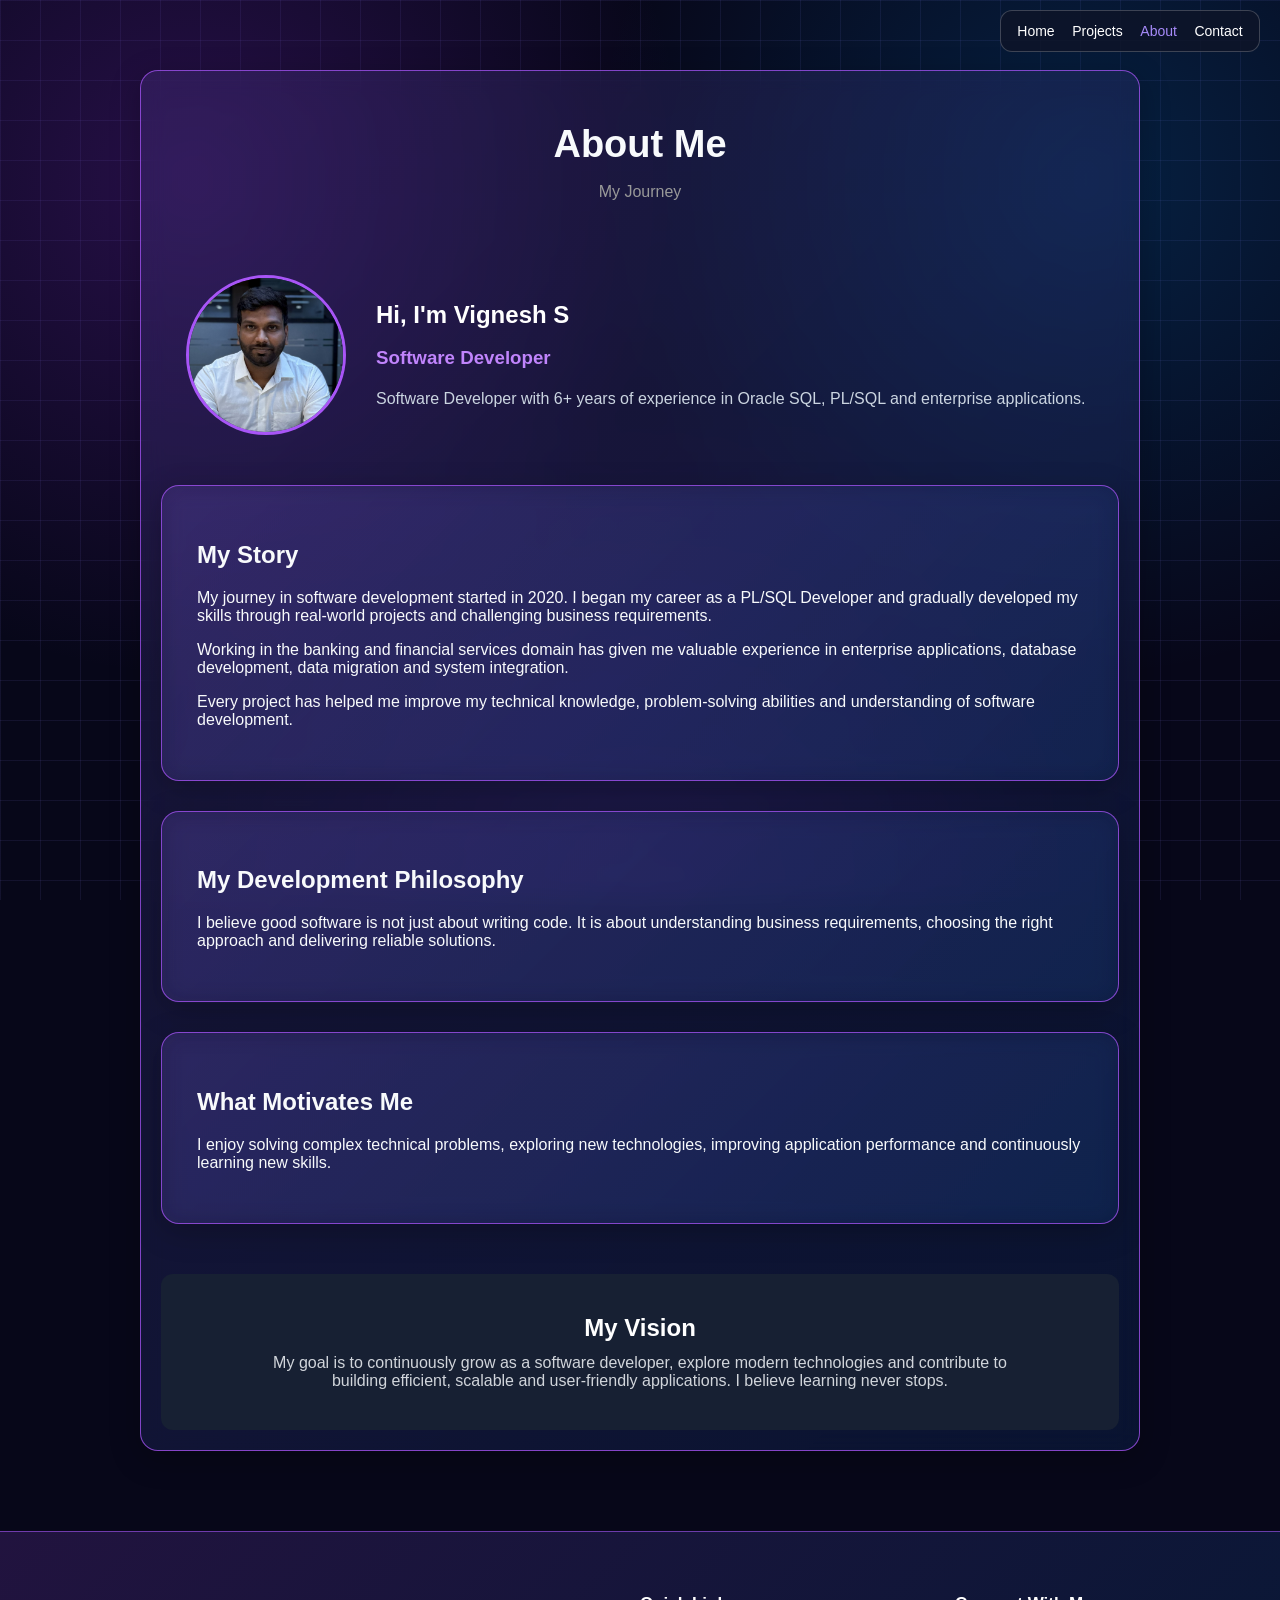
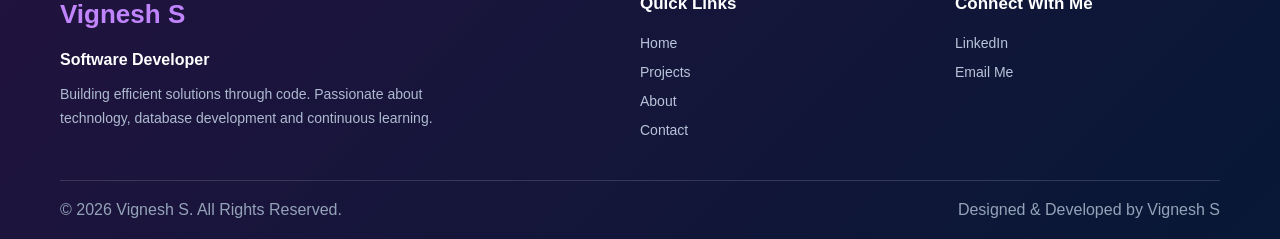
==== commit 96da1371: "update 12" ====
--- a/about.html
+++ b/about.html
@@ -183,10 +183,55 @@
 
     </main>
 
-    <!-- Footer -->
-    <footer class="about-footer">
-        <p>© 2026 Vignesh S | Personal Portfolio</p>
-    </footer>
+   <!-- Footer -->
+<footer class="main-footer">
+
+    <div class="footer-content">
+
+        <div class="footer-brand">
+            <h2>Vignesh S</h2>
+            <h4>Software Developer</h4>
+            <p>
+                Building efficient solutions through code.
+                Passionate about technology, database development
+                and continuous learning.
+            </p>
+        </div>
+
+        <div class="footer-links">
+            <h3>Quick Links</h3>
+            <a href="index.html">Home</a>
+            <a href="Projects.html">Projects</a>
+            <a href="about.html">About</a>
+            <a href="contact.html">Contact</a>
+        </div>
+
+        <div class="footer-social">
+            <h3>Connect With Me</h3>
+
+           <!-- <a href="https://github.com/vignesh00224"
+               target="_blank" rel="noopener noreferrer">
+                GitHub
+            </a>-->
+
+            <a href="https://www.linkedin.com/in/vignesh-s-976743348/"
+               target="_blank" rel="noopener noreferrer">
+                LinkedIn
+            </a>
+
+            <a href="mailto:vigneshz2021@gmail.com">
+                Email Me
+            </a>
+        </div>
+
+    </div>
+
+    <div class="footer-bottom">
+        <p>© 2026 Vignesh S. All Rights Reserved.</p>
+        <p>Designed & Developed by Vignesh S</p>
+    </div>
+
+</footer>
 
 </body>
 </html>
--- a/my_career.css
+++ b/my_career.css
@@ -68,12 +68,22 @@
    NAVIGATION
 ========================================= */
 
+/* /*not fixed nav
 .navbar {
     display: flex;
     justify-content: flex-end;
     padding: 10px 20px;
     width: 100%;
     z-index: 1000;
+}*/
+
+.navbar {
+    position: fixed;
+    top: 10px;
+    right: 20px;
+    z-index: 1000;
+    display: flex;
+    justify-content: flex-end;
 }
 
 .nav-menu {
@@ -317,79 +327,287 @@
 }
 
 
+/* =================================
+   HOME PAGE FOOTER
+================================= */
+
+.main-footer {
+    margin-top: 80px;
+    padding: 45px 60px 20px;
+
+    background: linear-gradient(
+        135deg,
+        rgba(35, 20, 65, 0.95),
+        rgba(8, 25, 55, 0.95)
+    );
+
+    border-top: 1px solid rgba(168, 85, 247, 0.6);
+}
+
+.footer-content {
+    display: grid;
+    grid-template-columns: 2fr 1fr 1fr;
+    gap: 50px;
+    max-width: 1200px;
+    margin: auto;
+    padding-bottom: 35px;
+}
+
+.footer-brand h2 {
+    color: #c084fc;
+    font-size: 26px;
+    margin-bottom: 8px;
+}
+
+.footer-brand h4 {
+    color: white;
+    margin-bottom: 12px;
+}
+
+.footer-brand p {
+    color: #aebbd0;
+    font-size: 14px;
+    line-height: 1.7;
+    max-width: 400px;
+}
+
+.footer-links,
+.footer-social {
+    display: flex;
+    flex-direction: column;
+    gap: 13px;
+}
+
+.footer-links h3,
+.footer-social h3 {
+    color: white;
+    font-size: 17px;
+    margin-bottom: 8px;
+}
+
+.footer-links a,
+.footer-social a {
+    color: #b8c4d9;
+    text-decoration: none;
+    font-size: 14px;
+    transition: 0.3s;
+}
+
+.footer-links a:hover,
+.footer-social a:hover {
+    color: #c084fc;
+    transform: translateX(4px);
+}
+
+.footer-bottom {
+    max-width: 1200px;
+    margin: auto;
+    padding-top: 20px;
+    border-top: 1px solid rgba(255,255,255,0.15);
+
+    display: flex;
+    justify-content: space-between;
+    flex-wrap: wrap;
+    gap: 10px;
+}
+
+.footer-bottom p {
+    color: #94a3b8;
+    font-size: 16px;
+    margin: 0;
+}
+
+/* Mobile Footer */
+
+@media (max-width: 768px) {
+
+    .main-footer {
+        padding: 35px 20px 20px;
+        margin-top: 50px;
+    }
+
+    .footer-content {
+        grid-template-columns: 1fr 1fr;
+        gap: 30px;
+    }
+
+    .footer-brand {
+        grid-column: 1 / -1;
+    }
+
+    .footer-bottom {
+        flex-direction: column;
+        align-items: center;
+        text-align: center;
+    }
+}
+
+@media (max-width: 480px) {
+
+    .footer-content {
+        grid-template-columns: 1fr;
+        gap: 25px;
+    }
+
+    .footer-brand {
+        grid-column: auto;
+    }
+
+    .footer-bottom {
+        line-height: 1.6;
+    }
+}
+
+
 /* =========================================
    CONTACT PAGE - EXISTING CONTACT CARDS
 ========================================= */
 
-.contact-section {
-    max-width: 850px;
-    margin: 80px auto;
-    padding: 25px;
-}
-
-.contact-section h1 {
+.contact-container {
+    max-width: 1100px;
+    margin: 100px auto 50px;
+    padding: 20px;
+}
+
+.contact-heading {
+    text-align: center;
+    margin-bottom: 40px;
+}
+
+.contact-heading h1 {
     font-size: 36px;
     margin-bottom: 12px;
 }
 
-.contact-section > p {
-    color: #aaa;
-    line-height: 1.6;
-    margin-bottom: 30px;
-}
-
-.contact-container {
+.contact-heading p {
+    color: #b8b8d0;
+}
+
+.contact-content {
     display: grid;
-    grid-template-columns: repeat(2, minmax(0, 1fr));
-    gap: 12px;
-}
-
-.contact-card {
+    grid-template-columns: 0.8fr 1.3fr;
+    gap: 25px;
+}
+
+.contact-details,
+.contact-form-section,
+.availability-section {
+    background: rgba(30, 35, 75, 0.65);
+    border: 1px solid #7544c8;
+    border-radius: 18px;
+    padding: 30px;
+}
+
+.contact-details h2,
+.contact-form-section h2 {
+    margin-bottom: 15px;
+}
+
+.contact-details > p,
+.contact-form-section > p {
+    color: #b8b8d0;
+    margin-bottom: 25px;
+}
+
+.contact-item {
     display: flex;
     align-items: center;
-    gap: 15px;
-    min-width: 0;
-    padding: 18px;
-
-    background: linear-gradient(
-        135deg,
-        rgba(91, 65, 160, 0.25),
-        rgba(15, 45, 95, 0.35)
-    );
-
-    border: 1px solid rgba(168, 85, 247, 0.75);
-    border-radius: 18px;
-    backdrop-filter: blur(12px);
-
-    box-shadow: 0 8px 30px rgba(0, 0, 0, 0.25);
-    transition: all 0.3s ease;
-}
-
-.contact-card:hover {
-    border-color: #3b82f6;
-    transform: translateY(-3px);
-}
-
-.contact-card span {
+    gap: 18px;
+    margin: 25px 0;
+}
+
+.contact-item > span {
     font-size: 25px;
-    flex-shrink: 0;
-}
-
-.contact-card h3 {
-    font-size: 15px;
-    margin: 0 0 6px;
-}
-
-.contact-card a {
-    color: #aaa;
+}
+
+.contact-item h3 {
+    margin-bottom: 5px;
+}
+
+.contact-item p,
+.contact-item a {
+    color: #c5b5e8;
     text-decoration: none;
-    font-size: 12px;
-    overflow-wrap: anywhere;
-}
-
-.contact-card a:hover {
-    color: #3b82f6;
-}
+}
+
+.form-row {
+    display: grid;
+    grid-template-columns: 1fr 1fr;
+    gap: 20px;
+}
+
+.form-group {
+    display: flex;
+    flex-direction: column;
+    gap: 9px;
+    margin-bottom: 20px;
+}
+
+.form-group label {
+    font-weight: 600;
+}
+
+.form-group input,
+.form-group textarea {
+    width: 100%;
+    box-sizing: border-box;
+    padding: 13px;
+    background: rgba(255, 255, 255, 0.05);
+    border: 1px solid #7776a9;
+    border-radius: 9px;
+    color: white;
+    font-family: inherit;
+    outline: none;
+}
+
+.form-group input:focus,
+.form-group textarea:focus {
+    border-color: #a855f7;
+}
+
+.form-group textarea {
+    resize: vertical;
+}
+
+.send-btn {
+    padding: 13px 25px;
+    background: linear-gradient(135deg, #9333ea, #6366f1);
+    color: white;
+    border: none;
+    border-radius: 9px;
+    font-weight: bold;
+    cursor: pointer;
+}
+
+.send-btn:hover {
+    transform: translateY(-2px);
+    box-shadow: 0 5px 18px rgba(147, 51, 234, 0.4);
+}
+
+.availability-section {
+    display: grid;
+    grid-template-columns: 1fr 1fr;
+    gap: 25px;
+    margin-top: 30px;
+}
+
+.availability-section p {
+    color: #c5c5df;
+    margin-top: 10px;
+}
+
+@media (max-width: 768px) {
+    .contact-content,
+    .availability-section,
+    .form-row {
+        grid-template-columns: 1fr;
+    }
+
+    .contact-container {
+        margin-top: 80px;
+    }
+}
+
 
 
 /* =========================================
@@ -496,11 +714,12 @@
 }
 
 .tech-stack span {
-    background: #292929;
+    background-color:  #5558fc;
     color: #ddd;
     padding: 7px 10px;
     border-radius: 6px;
     font-size: 11px;
+
 }
 
 .project-footer {
@@ -651,10 +870,18 @@
 
     /* Navigation */
     .navbar {
+    position: fixed;
+    top: 10px;
+    right: 10px;
+    left: 10px;
+    justify-content: center;
+    padding: 0;
+}
+ /*   .navbar {
         position: static;
         justify-content: center;
         padding: 12px 15px;
-    }
+    }*/
 
     .nav-menu {
         width: 100%;
@@ -749,9 +976,17 @@
     }
 
     /* Navigation */
+    /*.navbar {
+        padding: 10px;
+    }*/
     .navbar {
-        padding: 10px;
-    }
+    position: fixed;
+    top: 10px;
+    right: 10px;
+    left: 10px;
+    justify-content: center;
+    padding: 0;
+}
 
     .nav-menu {
         width: 100%;
